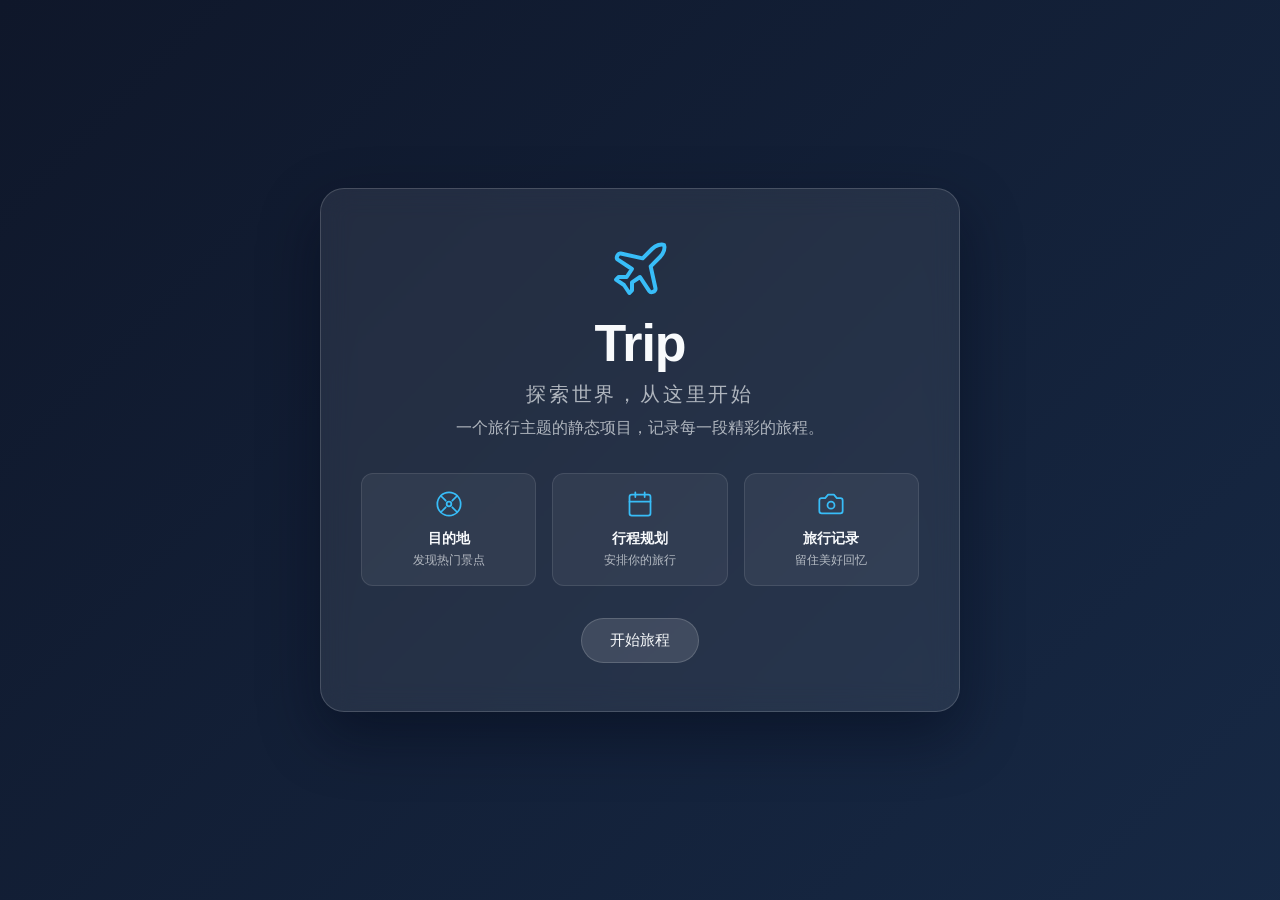
==== index.html @ e617e3a9 "feat: initialize trip project with README and landing page" ====
<!DOCTYPE html>
<html lang="zh-CN">
<head>
  <meta charset="UTF-8" />
  <meta name="viewport" content="width=device-width, initial-scale=1" />
  <title>Trip · 旅行</title>
  <style>
    :root {
      --bg-1: #0f172a;
      --bg-2: #1e3a5f;
      --card: rgba(255, 255, 255, 0.08);
      --card-border: rgba(255, 255, 255, 0.16);
      --text: #f8fafc;
      --muted: rgba(248, 250, 252, 0.66);
      --accent: #38bdf8;
      --focus-ring: rgba(56, 189, 248, 0.5);
    }

    * { box-sizing: border-box; }

    body {
      margin: 0;
      min-height: 100vh;
      font-family: -apple-system, BlinkMacSystemFont, "Segoe UI", "PingFang SC",
        "Hiragino Sans GB", "Microsoft YaHei", sans-serif;
      color: var(--text);
      background: linear-gradient(135deg, var(--bg-1), var(--bg-2));
      background-size: 200% 200%;
      animation: drift 20s ease-in-out infinite;
      display: grid;
      place-items: center;
      padding: 24px;
    }

    @keyframes drift {
      0%, 100% { background-position: 0% 50%; }
      50% { background-position: 100% 50%; }
    }

    .card {
      width: min(640px, 100%);
      padding: 48px 40px;
      text-align: center;
      background: var(--card);
      border: 1px solid var(--card-border);
      border-radius: 24px;
      backdrop-filter: blur(14px);
      -webkit-backdrop-filter: blur(14px);
      box-shadow: 0 24px 60px rgba(2, 6, 23, 0.45);
      animation: rise 0.7s cubic-bezier(0.22, 1, 0.36, 1) both;
    }

    @keyframes rise {
      from { opacity: 0; transform: translateY(18px); }
      to { opacity: 1; transform: translateY(0); }
    }

    .icon {
      width: 64px;
      height: 64px;
      color: var(--accent);
      margin: 0 auto 8px;
      display: block;
    }

    h1 {
      margin: 12px 0 6px;
      font-size: clamp(36px, 8vw, 52px);
      font-weight: 700;
      letter-spacing: -0.02em;
    }

    h1 .sub {
      display: block;
      font-size: clamp(16px, 3vw, 20px);
      font-weight: 400;
      color: var(--muted);
      letter-spacing: 0.14em;
      margin-top: 8px;
    }

    p.lead {
      margin: 0 0 32px;
      color: var(--muted);
      font-size: 16px;
      line-height: 1.7;
    }

    .features {
      display: grid;
      grid-template-columns: repeat(auto-fit, minmax(140px, 1fr));
      gap: 16px;
      margin-bottom: 32px;
    }

    .feature {
      padding: 16px 12px;
      background: rgba(255, 255, 255, 0.06);
      border: 1px solid rgba(255, 255, 255, 0.1);
      border-radius: 12px;
      transition: background 0.2s ease, transform 0.2s ease;
    }

    .feature:hover {
      background: rgba(255, 255, 255, 0.12);
      transform: translateY(-2px);
    }

    .feature svg {
      width: 28px;
      height: 28px;
      color: var(--accent);
      margin-bottom: 8px;
    }

    .feature h3 {
      margin: 0 0 4px;
      font-size: 14px;
      font-weight: 600;
    }

    .feature p {
      margin: 0;
      font-size: 12px;
      color: var(--muted);
    }

    button {
      appearance: none;
      border: 1px solid var(--card-border);
      background: rgba(255, 255, 255, 0.12);
      color: var(--text);
      font-size: 15px;
      font-family: inherit;
      padding: 12px 28px;
      border-radius: 999px;
      cursor: pointer;
      transition: transform 0.18s ease, background 0.18s ease, box-shadow 0.18s ease;
    }

    button:hover {
      background: rgba(255, 255, 255, 0.2);
      transform: translateY(-2px);
      box-shadow: 0 8px 24px rgba(2, 6, 23, 0.3);
    }
    button:active { transform: translateY(0); }
    button:focus-visible {
      outline: 2px solid var(--focus-ring);
      outline-offset: 2px;
    }

    @media (prefers-reduced-motion: reduce) {
      body, .card { animation: none; }
    }
  </style>
</head>
<body>
  <main class="card">
    <svg class="icon" xmlns="http://www.w3.org/2000/svg" viewBox="0 0 24 24" fill="none" stroke="currentColor" stroke-width="1.5" stroke-linecap="round" stroke-linejoin="round" aria-hidden="true">
      <path d="M17.8 19.2 16 11l3.5-3.5C21 6 21.5 4 21 3c-1-.5-3 0-4.5 1.5L13 8 4.8 6.2c-.5-.1-.9.1-1.1.5l-.3.5c-.2.5-.1 1 .3 1.3L9 12l-2 3H4l-1 1 3 2 2 3 1-1v-3l3-2 3.5 5.3c.3.4.8.5 1.3.3l.5-.2c.4-.3.6-.7.5-1.2z"/>
    </svg>
    <h1>Trip<span class="sub">探索世界，从这里开始</span></h1>
    <p class="lead">一个旅行主题的静态项目，记录每一段精彩的旅程。</p>

    <div class="features">
      <div class="feature">
        <svg xmlns="http://www.w3.org/2000/svg" viewBox="0 0 24 24" fill="none" stroke="currentColor" stroke-width="1.5" stroke-linecap="round" stroke-linejoin="round" aria-hidden="true">
          <circle cx="12" cy="12" r="10"/>
          <path d="m4.93 4.93 4.24 4.24"/>
          <path d="m14.83 9.17 4.24-4.24"/>
          <path d="m14.83 14.83 4.24 4.24"/>
          <path d="m9.17 14.83-4.24 4.24"/>
          <circle cx="12" cy="12" r="2"/>
        </svg>
        <h3>目的地</h3>
        <p>发现热门景点</p>
      </div>
      <div class="feature">
        <svg xmlns="http://www.w3.org/2000/svg" viewBox="0 0 24 24" fill="none" stroke="currentColor" stroke-width="1.5" stroke-linecap="round" stroke-linejoin="round" aria-hidden="true">
          <rect width="18" height="18" x="3" y="4" rx="2"/>
          <path d="M16 2v4M8 2v4M3 10h18"/>
        </svg>
        <h3>行程规划</h3>
        <p>安排你的旅行</p>
      </div>
      <div class="feature">
        <svg xmlns="http://www.w3.org/2000/svg" viewBox="0 0 24 24" fill="none" stroke="currentColor" stroke-width="1.5" stroke-linecap="round" stroke-linejoin="round" aria-hidden="true">
          <path d="M14.5 4h-5L7 7H4a2 2 0 0 0-2 2v9a2 2 0 0 0 2 2h16a2 2 0 0 0 2-2V9a2 2 0 0 0-2-2h-3l-2.5-3z"/>
          <circle cx="12" cy="13" r="3"/>
        </svg>
        <h3>旅行记录</h3>
        <p>留住美好回忆</p>
      </div>
    </div>

    <button type="button" onclick="alert('Trip 项目启动！')">开始旅程</button>
  </main>

  <script>
    console.log('Trip project loaded.');
  </script>
</body>
</html>
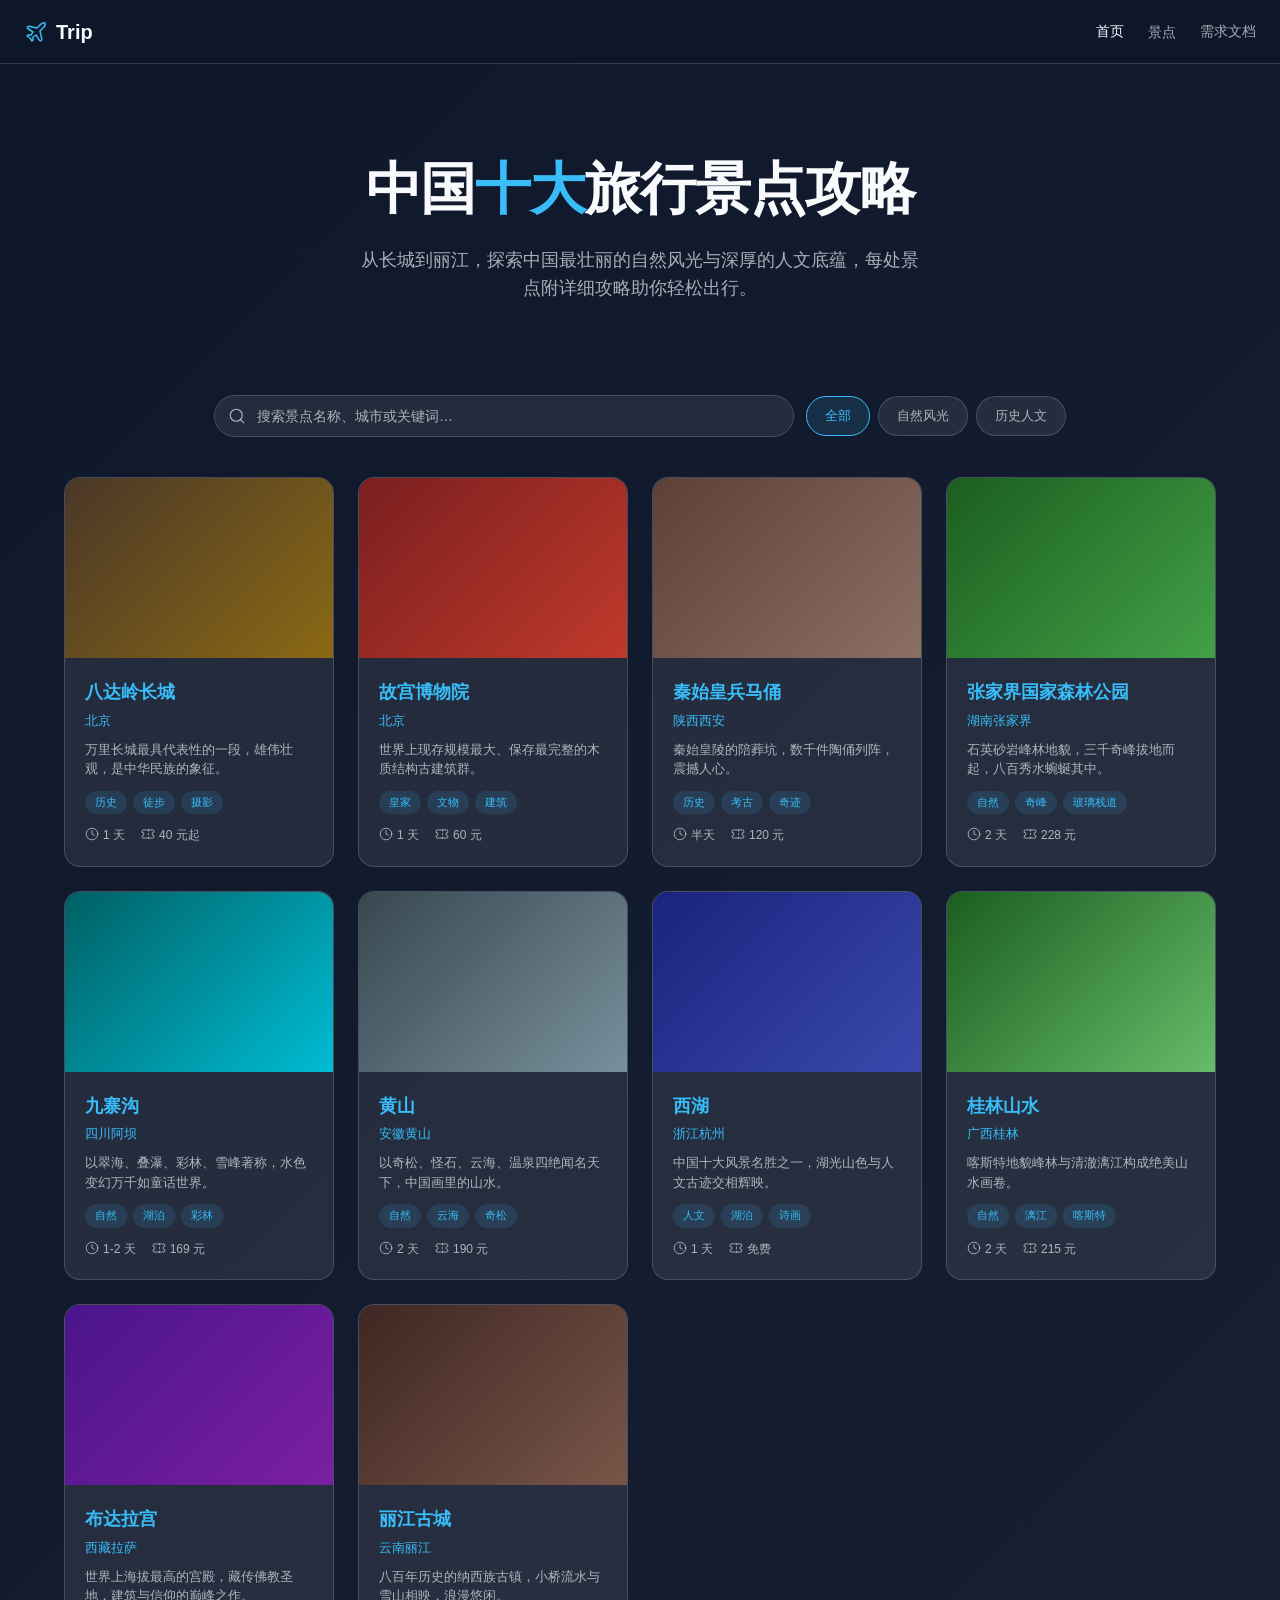
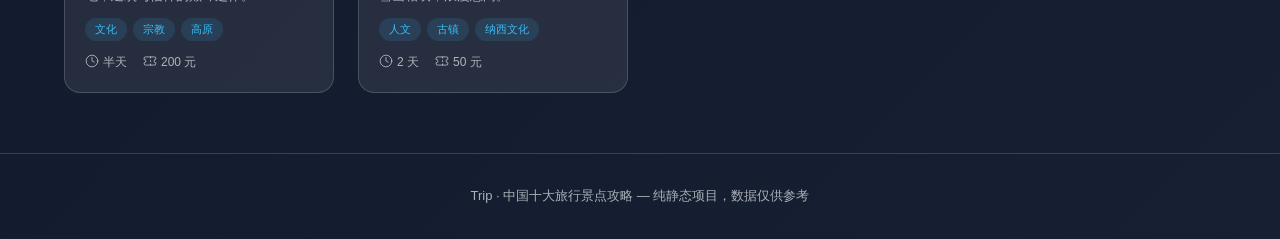
==== commit f704538e: "feat: 完成中国十大旅行景点攻略网站 首页含导航栏、Hero、搜索筛选、卡片网格；10 个详情页含轮播、8 攻略区块、6 信息卡片、环形景点导航；公共样式与脚本、结构化数据、需求文档及 READM" ====
--- a/index.html
+++ b/index.html
@@ -3,201 +3,61 @@
 <head>
   <meta charset="UTF-8" />
   <meta name="viewport" content="width=device-width, initial-scale=1" />
-  <title>Trip · 旅行</title>
-  <style>
-    :root {
-      --bg-1: #0f172a;
-      --bg-2: #1e3a5f;
-      --card: rgba(255, 255, 255, 0.08);
-      --card-border: rgba(255, 255, 255, 0.16);
-      --text: #f8fafc;
-      --muted: rgba(248, 250, 252, 0.66);
-      --accent: #38bdf8;
-      --focus-ring: rgba(56, 189, 248, 0.5);
-    }
-
-    * { box-sizing: border-box; }
-
-    body {
-      margin: 0;
-      min-height: 100vh;
-      font-family: -apple-system, BlinkMacSystemFont, "Segoe UI", "PingFang SC",
-        "Hiragino Sans GB", "Microsoft YaHei", sans-serif;
-      color: var(--text);
-      background: linear-gradient(135deg, var(--bg-1), var(--bg-2));
-      background-size: 200% 200%;
-      animation: drift 20s ease-in-out infinite;
-      display: grid;
-      place-items: center;
-      padding: 24px;
-    }
-
-    @keyframes drift {
-      0%, 100% { background-position: 0% 50%; }
-      50% { background-position: 100% 50%; }
-    }
-
-    .card {
-      width: min(640px, 100%);
-      padding: 48px 40px;
-      text-align: center;
-      background: var(--card);
-      border: 1px solid var(--card-border);
-      border-radius: 24px;
-      backdrop-filter: blur(14px);
-      -webkit-backdrop-filter: blur(14px);
-      box-shadow: 0 24px 60px rgba(2, 6, 23, 0.45);
-      animation: rise 0.7s cubic-bezier(0.22, 1, 0.36, 1) both;
-    }
-
-    @keyframes rise {
-      from { opacity: 0; transform: translateY(18px); }
-      to { opacity: 1; transform: translateY(0); }
-    }
-
-    .icon {
-      width: 64px;
-      height: 64px;
-      color: var(--accent);
-      margin: 0 auto 8px;
-      display: block;
-    }
-
-    h1 {
-      margin: 12px 0 6px;
-      font-size: clamp(36px, 8vw, 52px);
-      font-weight: 700;
-      letter-spacing: -0.02em;
-    }
-
-    h1 .sub {
-      display: block;
-      font-size: clamp(16px, 3vw, 20px);
-      font-weight: 400;
-      color: var(--muted);
-      letter-spacing: 0.14em;
-      margin-top: 8px;
-    }
-
-    p.lead {
-      margin: 0 0 32px;
-      color: var(--muted);
-      font-size: 16px;
-      line-height: 1.7;
-    }
-
-    .features {
-      display: grid;
-      grid-template-columns: repeat(auto-fit, minmax(140px, 1fr));
-      gap: 16px;
-      margin-bottom: 32px;
-    }
-
-    .feature {
-      padding: 16px 12px;
-      background: rgba(255, 255, 255, 0.06);
-      border: 1px solid rgba(255, 255, 255, 0.1);
-      border-radius: 12px;
-      transition: background 0.2s ease, transform 0.2s ease;
-    }
-
-    .feature:hover {
-      background: rgba(255, 255, 255, 0.12);
-      transform: translateY(-2px);
-    }
-
-    .feature svg {
-      width: 28px;
-      height: 28px;
-      color: var(--accent);
-      margin-bottom: 8px;
-    }
-
-    .feature h3 {
-      margin: 0 0 4px;
-      font-size: 14px;
-      font-weight: 600;
-    }
-
-    .feature p {
-      margin: 0;
-      font-size: 12px;
-      color: var(--muted);
-    }
-
-    button {
-      appearance: none;
-      border: 1px solid var(--card-border);
-      background: rgba(255, 255, 255, 0.12);
-      color: var(--text);
-      font-size: 15px;
-      font-family: inherit;
-      padding: 12px 28px;
-      border-radius: 999px;
-      cursor: pointer;
-      transition: transform 0.18s ease, background 0.18s ease, box-shadow 0.18s ease;
-    }
-
-    button:hover {
-      background: rgba(255, 255, 255, 0.2);
-      transform: translateY(-2px);
-      box-shadow: 0 8px 24px rgba(2, 6, 23, 0.3);
-    }
-    button:active { transform: translateY(0); }
-    button:focus-visible {
-      outline: 2px solid var(--focus-ring);
-      outline-offset: 2px;
-    }
-
-    @media (prefers-reduced-motion: reduce) {
-      body, .card { animation: none; }
-    }
-  </style>
+  <title>Trip · 中国十大旅行景点攻略</title>
+  <link rel="stylesheet" href="css/style.css" />
 </head>
 <body>
-  <main class="card">
-    <svg class="icon" xmlns="http://www.w3.org/2000/svg" viewBox="0 0 24 24" fill="none" stroke="currentColor" stroke-width="1.5" stroke-linecap="round" stroke-linejoin="round" aria-hidden="true">
-      <path d="M17.8 19.2 16 11l3.5-3.5C21 6 21.5 4 21 3c-1-.5-3 0-4.5 1.5L13 8 4.8 6.2c-.5-.1-.9.1-1.1.5l-.3.5c-.2.5-.1 1 .3 1.3L9 12l-2 3H4l-1 1 3 2 2 3 1-1v-3l3-2 3.5 5.3c.3.4.8.5 1.3.3l.5-.2c.4-.3.6-.7.5-1.2z"/>
-    </svg>
-    <h1>Trip<span class="sub">探索世界，从这里开始</span></h1>
-    <p class="lead">一个旅行主题的静态项目，记录每一段精彩的旅程。</p>
+  <!-- Navigation -->
+  <nav class="navbar">
+    <a class="nav-brand" href="index.html">
+      <svg xmlns="http://www.w3.org/2000/svg" viewBox="0 0 24 24" fill="none" stroke="currentColor" stroke-width="1.5" stroke-linecap="round" stroke-linejoin="round"><path d="M17.8 19.2 16 11l3.5-3.5C21 6 21.5 4 21 3c-1-.5-3 0-4.5 1.5L13 8 4.8 6.2c-.5-.1-.9.1-1.1.5l-.3.5c-.2.5-.1 1 .3 1.3L9 12l-2 3H4l-1 1 3 2 2 3 1-1v-3l3-2 3.5 5.3c.3.4.8.5 1.3.3l.5-.2c.4-.3.6-.7.5-1.2z"/></svg>
+      Trip
+    </a>
+    <button class="nav-toggle" aria-label="菜单">
+      <svg xmlns="http://www.w3.org/2000/svg" viewBox="0 0 24 24" fill="none" stroke="currentColor" stroke-width="2" stroke-linecap="round"><path d="M4 6h16M4 12h16M4 18h16"/></svg>
+    </button>
+    <div class="nav-links">
+      <a href="index.html" class="active">首页</a>
+      <div class="nav-dropdown">
+        <a href="#" class="nav-dropdown-trigger">景点</a>
+        <div class="nav-dropdown-menu"></div>
+      </div>
+      <a href="旅行攻略网站需求.md">需求文档</a>
+    </div>
+  </nav>
 
-    <div class="features">
-      <div class="feature">
-        <svg xmlns="http://www.w3.org/2000/svg" viewBox="0 0 24 24" fill="none" stroke="currentColor" stroke-width="1.5" stroke-linecap="round" stroke-linejoin="round" aria-hidden="true">
-          <circle cx="12" cy="12" r="10"/>
-          <path d="m4.93 4.93 4.24 4.24"/>
-          <path d="m14.83 9.17 4.24-4.24"/>
-          <path d="m14.83 14.83 4.24 4.24"/>
-          <path d="m9.17 14.83-4.24 4.24"/>
-          <circle cx="12" cy="12" r="2"/>
-        </svg>
-        <h3>目的地</h3>
-        <p>发现热门景点</p>
-      </div>
-      <div class="feature">
-        <svg xmlns="http://www.w3.org/2000/svg" viewBox="0 0 24 24" fill="none" stroke="currentColor" stroke-width="1.5" stroke-linecap="round" stroke-linejoin="round" aria-hidden="true">
-          <rect width="18" height="18" x="3" y="4" rx="2"/>
-          <path d="M16 2v4M8 2v4M3 10h18"/>
-        </svg>
-        <h3>行程规划</h3>
-        <p>安排你的旅行</p>
-      </div>
-      <div class="feature">
-        <svg xmlns="http://www.w3.org/2000/svg" viewBox="0 0 24 24" fill="none" stroke="currentColor" stroke-width="1.5" stroke-linecap="round" stroke-linejoin="round" aria-hidden="true">
-          <path d="M14.5 4h-5L7 7H4a2 2 0 0 0-2 2v9a2 2 0 0 0 2 2h16a2 2 0 0 0 2-2V9a2 2 0 0 0-2-2h-3l-2.5-3z"/>
-          <circle cx="12" cy="13" r="3"/>
-        </svg>
-        <h3>旅行记录</h3>
-        <p>留住美好回忆</p>
-      </div>
+  <!-- Hero -->
+  <header class="hero">
+    <h1>中国<span>十大</span>旅行景点攻略</h1>
+    <p>从长城到丽江，探索中国最壮丽的自然风光与深厚的人文底蕴，每处景点附详细攻略助你轻松出行。</p>
+  </header>
+
+  <!-- Search & Filter -->
+  <div class="controls">
+    <div class="search-box">
+      <svg xmlns="http://www.w3.org/2000/svg" viewBox="0 0 24 24" fill="none" stroke="currentColor" stroke-width="1.5" stroke-linecap="round" stroke-linejoin="round"><circle cx="11" cy="11" r="8"/><path d="m21 21-4.3-4.3"/></svg>
+      <input type="search" id="search" placeholder="搜索景点名称、城市或关键词…" />
     </div>
+    <div class="filter-btns">
+      <button class="filter-btn active" data-filter="all">全部</button>
+      <button class="filter-btn" data-filter="自然风光">自然风光</button>
+      <button class="filter-btn" data-filter="历史人文">历史人文</button>
+    </div>
+  </div>
 
-    <button type="button" onclick="alert('Trip 项目启动！')">开始旅程</button>
-  </main>
+  <!-- Card Grid -->
+  <main class="grid" id="grid"></main>
 
-  <script>
-    console.log('Trip project loaded.');
-  </script>
+  <!-- Footer -->
+  <footer class="footer">
+    Trip · 中国十大旅行景点攻略 — 纯静态项目，数据仅供参考
+  </footer>
+
+  <!-- Back to Top -->
+  <button class="back-top" id="backTop" aria-label="返回顶部">
+    <svg xmlns="http://www.w3.org/2000/svg" viewBox="0 0 24 24" fill="none" stroke="currentColor" stroke-width="2" stroke-linecap="round" stroke-linejoin="round"><path d="m18 15-6-6-6 6"/></svg>
+  </button>
+
+  <script src="js/main.js"></script>
 </body>
 </html>
--- a/css/style.css
+++ b/css/style.css
@@ -0,0 +1,293 @@
+:root {
+  --bg-1: #0f172a;
+  --bg-2: #1e293b;
+  --bg-3: #0e7490;
+  --card: rgba(255, 255, 255, 0.08);
+  --card-hover: rgba(255, 255, 255, 0.14);
+  --card-border: rgba(255, 255, 255, 0.16);
+  --text: #f8fafc;
+  --muted: rgba(248, 250, 252, 0.66);
+  --accent: #38bdf8;
+  --accent-dim: rgba(56, 189, 248, 0.12);
+  --focus-ring: rgba(56, 189, 248, 0.5);
+  --radius: 16px;
+  --radius-lg: 24px;
+  --nav-h: 64px;
+}
+
+* { box-sizing: border-box; margin: 0; padding: 0; }
+
+html { scroll-behavior: smooth; }
+
+body {
+  min-height: 100vh;
+  font-family: -apple-system, BlinkMacSystemFont, "Segoe UI", "PingFang SC",
+    "Hiragino Sans GB", "Microsoft YaHei", sans-serif;
+  color: var(--text);
+  background: linear-gradient(135deg, var(--bg-1), var(--bg-2));
+  background-size: 200% 200%;
+  animation: drift 20s ease-in-out infinite;
+  line-height: 1.6;
+}
+
+@keyframes drift {
+  0%, 100% { background-position: 0% 50%; }
+  50% { background-position: 100% 50%; }
+}
+
+a { color: var(--accent); text-decoration: none; transition: color 0.2s ease; }
+a:hover { color: #7dd3fc; }
+
+img { max-width: 100%; display: block; }
+
+/* ===== Navigation ===== */
+.navbar {
+  position: fixed; top: 0; left: 0; right: 0;
+  height: var(--nav-h);
+  background: rgba(15, 23, 42, 0.85);
+ backdrop-filter: blur(12px); -webkit-backdrop-filter: blur(12px);
+ border-bottom: 1px solid var(--card-border);
+ z-index: 100;
+  display: flex; align-items: center; padding: 0 24px;
+}
+.nav-brand {
+  font-size: 20px; font-weight: 700; color: var(--text);
+  display: flex; align-items: center; gap: 8px;
+}
+.nav-brand svg { width: 24px; height: 24px; color: var(--accent); }
+.nav-links { display: flex; align-items: center; gap: 24px; margin-left: auto; }
+.nav-links a { color: var(--muted); font-size: 14px; font-weight: 500; }
+.nav-links a:hover, .nav-links a.active { color: var(--text); }
+.nav-dropdown { position: relative; }
+.nav-dropdown-trigger { cursor: pointer; }
+.nav-dropdown-menu {
+  position: absolute; top: calc(100% + 8px); right: 0;
+  min-width: 200px; max-height: 400px; overflow-y: auto;
+  background: var(--bg-2); border: 1px solid var(--card-border);
+  border-radius: var(--radius); padding: 8px;
+  box-shadow: 0 16px 40px rgba(0,0,0,0.4);
+  display: none; flex-direction: column; gap: 2px;
+}
+.nav-dropdown.open .nav-dropdown-menu { display: flex; }
+.nav-dropdown-menu a {
+  padding: 8px 12px; border-radius: 8px; font-size: 13px; color: var(--muted);
+}
+.nav-dropdown-menu a:hover { background: var(--card); color: var(--text); }
+.nav-toggle { display: none; background: none; border: none; cursor: pointer; padding: 4px; }
+.nav-toggle svg { width: 28px; height: 28px; color: var(--text); }
+
+/* ===== Hero ===== */
+.hero {
+  text-align: center; padding: calc(var(--nav-h) + 80px) 24px 60px;
+  animation: rise 0.7s cubic-bezier(0.22,1,0.36,1) both;
+}
+.hero h1 {
+  font-size: clamp(36px, 8vw, 56px); font-weight: 700;
+  letter-spacing: -0.02em; margin-bottom: 12px;
+}
+.hero h1 span { color: var(--accent); }
+.hero p { color: var(--muted); font-size: clamp(15px, 2.5vw, 18px); max-width: 560px; margin: 0 auto 32px; }
+
+/* ===== Search & Filter ===== */
+.controls {
+  max-width: 900px; margin: 0 auto 40px; padding: 0 24px;
+  display: flex; flex-wrap: wrap; gap: 12px; align-items: center; justify-content: center;
+}
+.search-box {
+  flex: 1; min-width: 240px; position: relative;
+}
+.search-box svg {
+  position: absolute; left: 14px; top: 50%; transform: translateY(-50%);
+  width: 18px; height: 18px; color: var(--muted);
+}
+.search-box input {
+  width: 100%; padding: 12px 16px 12px 42px;
+  background: var(--card); border: 1px solid var(--card-border);
+  border-radius: 999px; color: var(--text); font-size: 14px; font-family: inherit;
+  outline: none; transition: border-color 0.2s ease;
+}
+.search-box input:focus { border-color: var(--accent); }
+.search-box input::placeholder { color: var(--muted); }
+.filter-btns { display: flex; gap: 8px; }
+.filter-btn {
+  padding: 10px 18px; border-radius: 999px; cursor: pointer;
+  background: var(--card); border: 1px solid var(--card-border);
+  color: var(--muted); font-size: 13px; font-family: inherit;
+  transition: all 0.2s ease;
+}
+.filter-btn:hover { color: var(--text); background: var(--card-hover); }
+.filter-btn.active { background: var(--accent-dim); color: var(--accent); border-color: var(--accent); }
+.filter-btn:focus-visible, .search-box input:focus-visible {
+  outline: 2px solid var(--focus-ring); outline-offset: 2px;
+}
+
+/* ===== Card Grid ===== */
+.grid {
+  display: grid;
+  grid-template-columns: repeat(auto-fill, minmax(260px, 1fr));
+  gap: 24px; max-width: 1200px; margin: 0 auto; padding: 0 24px 60px;
+}
+.card {
+  border-radius: var(--radius); overflow: hidden; cursor: pointer;
+  background: var(--card); border: 1px solid var(--card-border);
+  transition: transform 0.2s ease, box-shadow 0.2s ease, background 0.2s ease;
+  animation: rise 0.5s cubic-bezier(0.22,1,0.36,1) both;
+}
+.card:hover { transform: translateY(-4px); box-shadow: 0 16px 40px rgba(0,0,0,0.3); background: var(--card-hover); }
+.card:focus-visible { outline: 2px solid var(--focus-ring); outline-offset: 2px; }
+.card-img {
+  height: 180px; background-size: cover; background-position: center;
+  position: relative;
+}
+.card-body { padding: 20px; }
+.card-body h3 { font-size: 18px; font-weight: 600; margin-bottom: 4px; }
+.card-body .city { font-size: 13px; color: var(--accent); margin-bottom: 8px; }
+.card-body .summary { font-size: 13px; color: var(--muted); line-height: 1.5; }
+.card-tags { display: flex; flex-wrap: wrap; gap: 6px; margin-top: 12px; }
+.card-tags span {
+  font-size: 11px; padding: 3px 10px; border-radius: 999px;
+  background: var(--accent-dim); color: var(--accent);
+}
+.card-meta { display: flex; gap: 16px; margin-top: 12px; font-size: 12px; color: var(--muted); }
+.card-meta svg { width: 14px; height: 14px; vertical-align: -2px; margin-right: 4px; }
+.no-results { text-align: center; color: var(--muted); padding: 60px 24px; font-size: 15px; }
+
+/* ===== Footer ===== */
+.footer {
+  text-align: center; padding: 32px 24px;
+  border-top: 1px solid var(--card-border); color: var(--muted); font-size: 13px;
+}
+
+/* ===== Back to Top ===== */
+.back-top {
+  position: fixed; bottom: 24px; right: 24px;
+  width: 44px; height: 44px; border-radius: 50%;
+  background: var(--accent); color: var(--bg-1); border: none;
+  cursor: pointer; display: flex; align-items: center; justify-content: center;
+  opacity: 0; transform: translateY(20px); transition: all 0.3s ease;
+  z-index: 90;
+}
+.back-top.visible { opacity: 1; transform: translateY(0); }
+.back-top:hover { background: #7dd3fc; }
+.back-top:focus-visible { outline: 2px solid var(--focus-ring); outline-offset: 2px; }
+.back-top svg { width: 22px; height: 22px; }
+
+/* ===== Detail Page ===== */
+.detail-header {
+  padding: calc(var(--nav-h) + 48px) 24px 32px; text-align: center;
+}
+.detail-header .badge {
+  display: inline-block; font-size: 12px; color: var(--accent);
+  background: var(--accent-dim); padding: 4px 14px; border-radius: 999px; margin-bottom: 16px;
+}
+.detail-header h1 { font-size: clamp(28px, 6vw, 40px); font-weight: 700; margin-bottom: 8px; }
+.detail-header .tagline { color: var(--muted); font-size: 16px; margin-bottom: 16px; }
+.detail-header .meta-row { display: flex; flex-wrap: wrap; gap: 16px; justify-content: center; font-size: 13px; color: var(--muted); }
+.detail-header .meta-row span { display: inline-flex; align-items: center; gap: 4px; }
+.detail-header .meta-row svg { width: 15px; height: 15px; color: var(--accent); }
+
+/* Carousel */
+.carousel {
+  max-width: 800px; margin: 0 auto 40px; padding: 0 24px;
+  position: relative; border-radius: var(--radius-lg); overflow: hidden;
+}
+.carousel-track { display: flex; transition: transform 0.4s ease; }
+.carousel-slide {
+  min-width: 100%; height: 400px;
+  background-size: cover; background-position: center;
+}
+.carousel-btn {
+  position: absolute; top: 50%; transform: translateY(-50%);
+  width: 40px; height: 40px; border-radius: 50%;
+  background: rgba(0,0,0,0.5); border: none; cursor: pointer;
+  display: flex; align-items: center; justify-content: center;
+  color: #fff; transition: background 0.2s ease;
+}
+.carousel-btn:hover { background: rgba(0,0,0,0.7); }
+.carousel-btn:focus-visible { outline: 2px solid var(--focus-ring); outline-offset: 2px; }
+.carousel-btn.prev { left: 12px; }
+.carousel-btn.next { right: 12px; }
+.carousel-btn svg { width: 20px; height: 20px; }
+.carousel-dots { display: flex; gap: 8px; justify-content: center; padding: 12px; }
+.carousel-dots button {
+  width: 8px; height: 8px; border-radius: 50%; border: none; cursor: pointer;
+  background: var(--card-border); transition: background 0.2s ease;
+}
+.carousel-dots button.active { background: var(--accent); }
+
+/* Detail content */
+.detail-content { max-width: 800px; margin: 0 auto; padding: 0 24px 60px; }
+.section-nav {
+  position: sticky; top: var(--nav-h); z-index: 50;
+  display: flex; gap: 8px; overflow-x: auto; padding: 12px 0; margin-bottom: 24px;
+  background: rgba(15,23,42,0.85); backdrop-filter: blur(8px); -webkit-backdrop-filter: blur(8px);
+}
+.section-nav a {
+  white-space: nowrap; padding: 6px 14px; border-radius: 999px;
+  font-size: 12px; color: var(--muted); background: var(--card);
+  border: 1px solid var(--card-border); transition: all 0.2s ease;
+}
+.section-nav a:hover, .section-nav a.active { color: var(--accent); border-color: var(--accent); }
+.detail-section { margin-bottom: 40px; scroll-margin-top: calc(var(--nav-h) + 60px); }
+.detail-section h2 {
+  font-size: 22px; font-weight: 600; margin-bottom: 16px;
+  display: flex; align-items: center; gap: 8px;
+}
+.detail-section h2 svg { width: 22px; height: 22px; color: var(--accent); }
+.detail-section p { color: var(--muted); font-size: 15px; margin-bottom: 12px; }
+.detail-section ul { padding-left: 20px; color: var(--muted); font-size: 15px; }
+.detail-section ul li { margin-bottom: 6px; }
+
+/* Info cards */
+.info-cards {
+  display: grid; grid-template-columns: repeat(auto-fit, minmax(120px, 1fr));
+  gap: 12px; margin-bottom: 40px;
+}
+.info-card {
+  padding: 16px; background: var(--card); border: 1px solid var(--card-border);
+  border-radius: var(--radius); text-align: center;
+}
+.info-card svg { width: 24px; height: 24px; color: var(--accent); margin-bottom: 8px; }
+.info-card .label { font-size: 11px; color: var(--muted); margin-bottom: 4px; }
+.info-card .value { font-size: 14px; font-weight: 600; }
+
+/* Spot navigation */
+.spot-nav {
+  display: flex; justify-content: space-between; gap: 16px;
+  padding: 24px 0; border-top: 1px solid var(--card-border);
+}
+.spot-nav a {
+  flex: 1; padding: 16px; background: var(--card); border: 1px solid var(--card-border);
+  border-radius: var(--radius); transition: background 0.2s ease;
+}
+.spot-nav a:hover { background: var(--card-hover); }
+.spot-nav .nav-label { font-size: 12px; color: var(--muted); }
+.spot-nav .nav-name { font-size: 15px; font-weight: 500; color: var(--text); margin-top: 4px; }
+.spot-nav .next { text-align: right; }
+
+/* ===== Animations ===== */
+@keyframes rise {
+  from { opacity: 0; transform: translateY(18px); }
+  to { opacity: 1; transform: translateY(0); }
+}
+
+/* ===== Responsive ===== */
+@media (max-width: 768px) {
+  .nav-links { display: none; }
+  .nav-toggle { display: block; }
+  .nav-links.open {
+    display: flex; flex-direction: column; position: absolute;
+    top: var(--nav-h); left: 0; right: 0;
+    background: var(--bg-2); padding: 16px 24px; gap: 16px;
+    border-bottom: 1px solid var(--card-border);
+  }
+  .nav-dropdown-menu { position: static; max-height: none; box-shadow: none; }
+  .carousel-slide { height: 260px; }
+  .spot-nav { flex-direction: column; }
+  .spot-nav .next { text-align: left; }
+}
+
+@media (prefers-reduced-motion: reduce) {
+  body, .hero, .card, .back-top { animation: none !important; transition: none !important; }
+  html { scroll-behavior: auto; }
+}
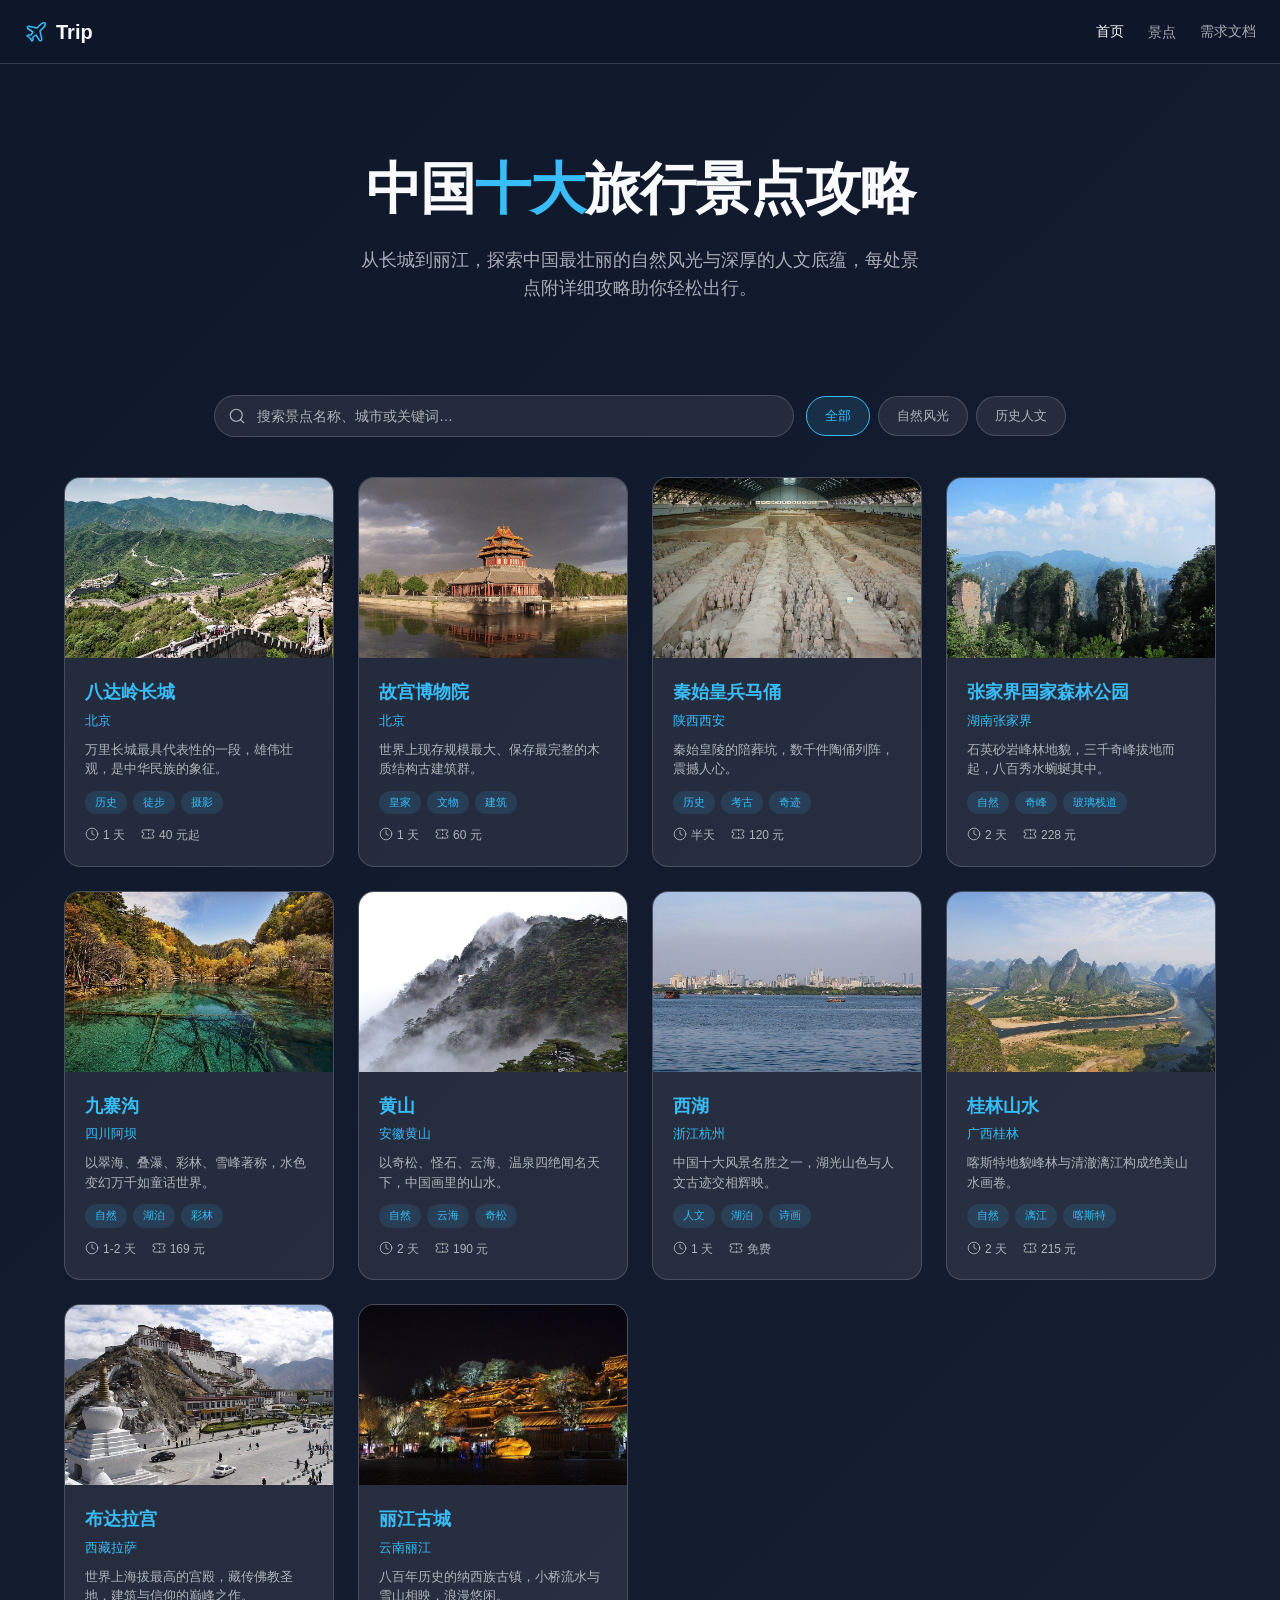
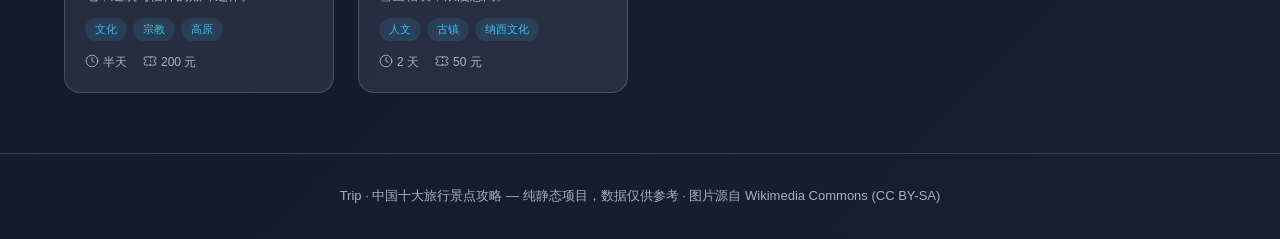
==== commit 8b44f6cf: "feat: 补充真实景点图片（Wikimedia Commons, CC BY-SA） 从 Wikimedia Commons 获取 10 个景点各 3 张真实照片（共 30 张），经 Pillow " ====
--- a/index.html
+++ b/index.html
@@ -50,7 +50,7 @@
 
   <!-- Footer -->
   <footer class="footer">
-    Trip · 中国十大旅行景点攻略 — 纯静态项目，数据仅供参考
+    Trip · 中国十大旅行景点攻略 — 纯静态项目，数据仅供参考 · 图片源自 Wikimedia Commons (CC BY-SA)
   </footer>
 
   <!-- Back to Top -->
